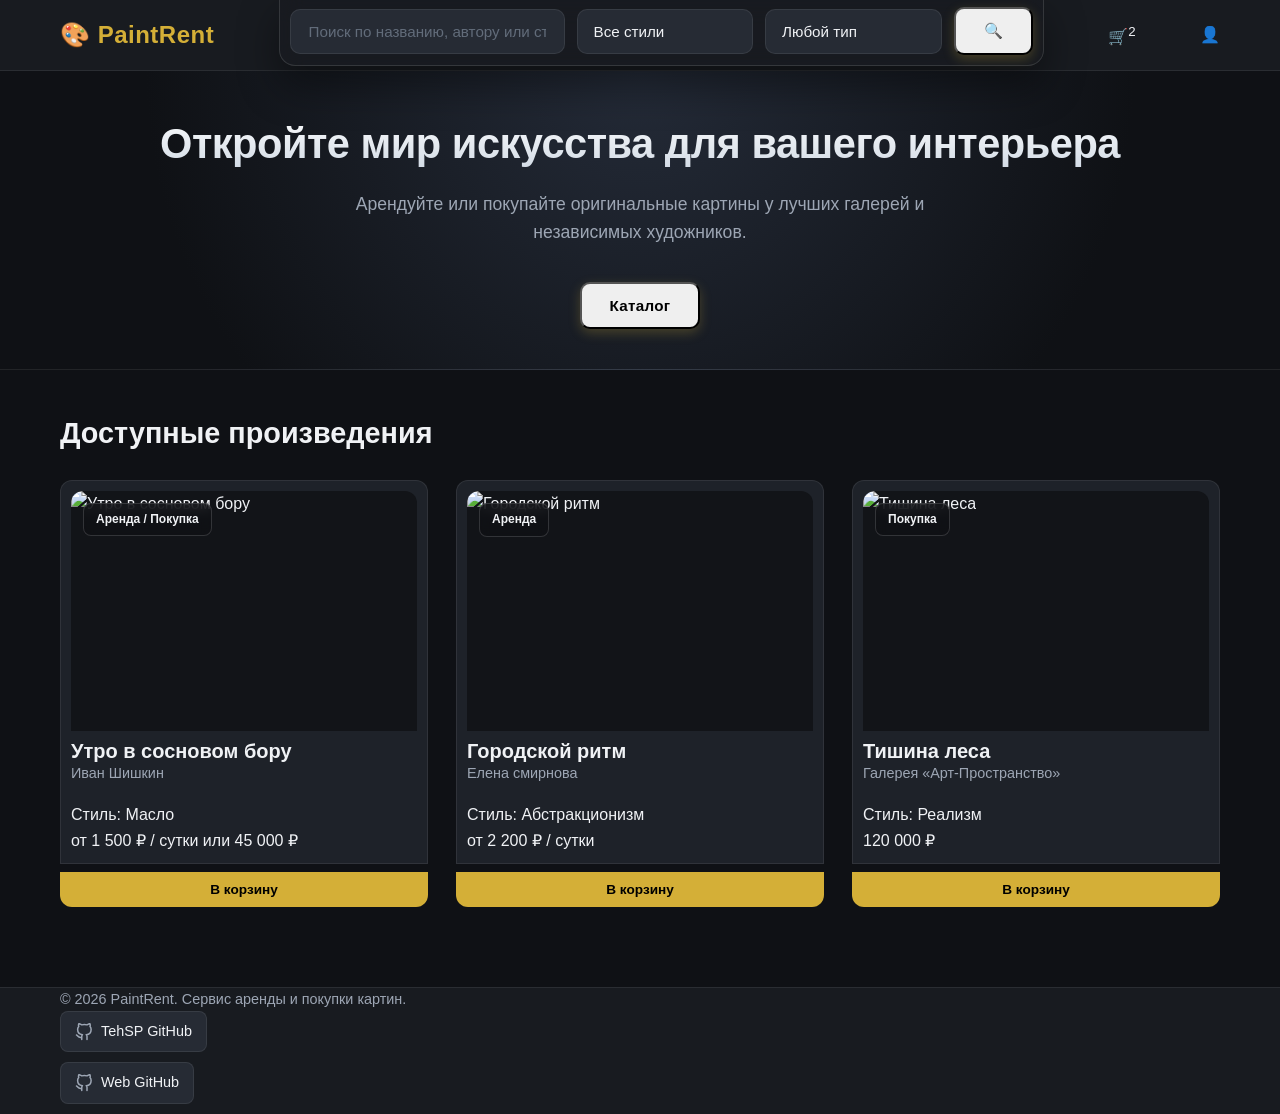
==== html/index.html @ 61c2ad89 "feat:  Создана главная страница" ====
<!DOCTYPE html>
<html lang="ru">
<head>
    <meta charset="UTF-8">
    <meta name="viewport" content="width=device-width, initial-scale=1.0">
    <title>PaintRent — Аренда и покупка картин</title>
    <link rel="stylesheet" href="../css/style.css">
    <link rel="stylesheet" href="../css/card.css">
</head>
<body>

    <!-- Шапка сайта (Header) -->
    <header class="header">
        <div class="container header-container">
            <a href="index.html" class="logo">🎨 PaintRent</a>
            <nav class="nav">
                <form class="search-filter-form" action="index.html" method="GET">
                    <input type="text" name="query" placeholder="Поиск по названию, автору или стилю..." class="search-input">
                    <select name="style" class="filter-select">
                        <option value="">Все стили</option>
                        <option value="impressionism">Импрессионизм</option>
                        <option value="modern">Модерн</option>
                        <option value="abstract">Абстракционизм</option>
                        <option value="realism">Реализм</option>
                    </select>
                    <select name="type" class="filter-select">
                        <option value="">Любой тип</option>
                        <option value="rent">Доступно для аренды</option>
                        <option value="purchase">Для покупки</option>
                    </select>
                    <button type="submit" class="btn-primary">🔍</button>
                </form>
            </nav>
            <div class="header-actions">
                <a href="cart.html" class="cart-btn">🛒<span class="badge"><sup>2</sup></span></a>
            </div>
            <div>
                <a href="login.html" class="btn-outline">👤</a>
            </div>
        </div>
    </header>

    <!-- Основной контент -->
    <main class="main">
        
        <!-- Секция поиска и фильтрации -->
        <section class="hero-section">
            <div class="container">
                <h1>Откройте мир искусства для вашего интерьера</h1>
                <p>Арендуйте или покупайте оригинальные картины у лучших галерей и независимых художников.</p>
                <button href="catalog.html" class="classic-btn">Каталог</button>                
            </div>
        </section>

        <!-- Секция каталога картин -->
        <section class="catalog-section container">
            <h2>Доступные произведения</h2>
            
            <!-- Сетка карточек -->
            <div class="paintings-grid">
                
                <!-- Карточка 1 -->
                <article>
                    <a href="painting.html">
                        <div class="painting-card">
                            <div class="card-img-wrapper">
                                <img src="https://lavrus.tretyakov.ru/upload/iblock/125/45jj7lt1g3oh9ykfyi7fw4qcam2twd2i.jpg" alt="Утро в сосновом бору">
                                <span class="badge-tag rent" title="Доступно для аренды и покупки">Аренда / Покупка</span>
                            </div>
                            
                            <div class="card-content">
                                <div class="name-author-info">
                                    <h2 class="painting-title">Утро в сосновом бору</h2>
                                    <h3 class="painting-author">Иван Шишкин</h3>
                                </div>
                                
                                <p class="painting-style">Стиль: Масло</p>
                                
                                <div class="painting-prices">
                                    <span class="price-rent">от 1 500 ₽ / сутки</span>
                                    <span class="price-buy">или 45 000 ₽</span>
                                </div>
                            </div>
                        </div>
                    </a>

                    <div class="card-footer">
                        <button class="btn-cart">В корзину</button>
                    </div>
                    
                </article>
                
                <article>
                    <div class="painting-card">
                        <div class="card-img-wrapper">
                            <img src="https://images.unsplash.com/photo-1541963463532-d68292c34b19?auto=format&fit=crop&w=600&q=80" alt="Городской ритм">
                            <span class="badge-tag rent" title="Доступно только для аренды">Аренда</span>
                        </div>
                        
                        <div class="card-content">
                            <div class="name-author-info">
                                <h2 class="painting-title">Городской ритм</h2>
                                <h3 class="painting-author">Елена смирнова</h3>
                            </div>
                            
                            <p class="painting-style">Стиль: Абстракционизм</p>
                            
                            <div class="painting-prices">
                                <span class="price-rent">от 2 200 ₽ / сутки</span>
                            </div>
                        </div>
                    </div>

                    <div class="card-footer">
                        <button class="btn-cart">В корзину</button>
                    </div>
                    
                </article>

                <article>
                    <div class="painting-card">
                        <div class="card-img-wrapper">
                            <img src="https://images.unsplash.com/photo-1578301978693-85fa9c0320b9?auto=format&fit=crop&w=600&q=80" alt="Тишина леса">
                            <span class="badge-tag rent" title="Доступно только для покупки">Покупка</span>
                        </div>
                        
                        <div class="card-content">
                            <div class="name-author-info">
                                <h2 class="painting-title">Тишина леса</h2>
                                <h3 class="painting-author">Галерея «Арт-Пространство»</h3>
                            </div>
                            
                            <p class="painting-style">Стиль: Реализм</p>
                            
                            <div class="painting-prices">
                                <span class="price-buy">120 000 ₽</span>
                            </div>
                        </div>
                    </div>

                    <div class="card-footer">
                        <button class="btn-cart">В корзину</button>
                    </div>
                    
                </article>

            </div>
        </section>
    </main>

    <!-- Подвал сайта (Footer) -->
    <footer class="footer">
        <div class="container footer-container">
            <p>&copy; 2026 PaintRent. Сервис аренды и покупки картин.</p>
            <a href="https://github.com/kirill-pivovarov/PaintRent" target="_blank" class="github-link" title="Исходный код на GitHub">
                <!-- SVG-иконка GitHub -->
                <svg class="github-icon" viewBox="0 0 24 24" width="18" height="18" stroke="currentColor" stroke-width="2" fill="none" stroke-linecap="round" stroke-linejoin="round">
                    <path d="M9 19c-5 1.5-5-2.5-7-3m14 6v-3.87a3.37 3.37 0 0 0-.94-2.61c3.14-.35 6.44-1.54 6.44-7A5.44 5.44 0 0 0 20 4.77 5.07 5.07 0 0 0 19.91 1S18.73.65 16 2.48a13.38 13.38 0 0 0-7 0C6.27.65 5.09 1 5.09 1A5.07 5.07 0 0 0 5 4.77a5.44 5.44 0 0 0-1.5 3.78c0 5.42 3.3 6.61 6.44 7A3.37 3.37 0 0 0 9 18.13V22"></path>
                </svg>
                <span>TehSP GitHub</span>
            </a>
            
        </div>
        <div class="container footer-container">
            <a href="https://github.com/kirill-pivovarov/web6403-pivovarov_ka" target="_blank" class="github-link" title="Исходный код на GitHub">
                <!-- SVG-иконка GitHub -->
                <svg class="github-icon" viewBox="0 0 24 24" width="18" height="18" stroke="currentColor" stroke-width="2" fill="none" stroke-linecap="round" stroke-linejoin="round">
                    <path d="M9 19c-5 1.5-5-2.5-7-3m14 6v-3.87a3.37 3.37 0 0 0-.94-2.61c3.14-.35 6.44-1.54 6.44-7A5.44 5.44 0 0 0 20 4.77 5.07 5.07 0 0 0 19.91 1S18.73.65 16 2.48a13.38 13.38 0 0 0-7 0C6.27.65 5.09 1 5.09 1A5.07 5.07 0 0 0 5 4.77a5.44 5.44 0 0 0-1.5 3.78c0 5.42 3.3 6.61 6.44 7A3.37 3.37 0 0 0 9 18.13V22"></path>
                </svg>
                <span>Web GitHub</span>
            </a>
        </div>
    </footer>

</body>
</html>
---- css/style.css ----
/* ==========================================================================
   1. СБРОС СТИЛЕЙ И БАЗОВЫЕ ПЕРЕМЕННЫЕ
   ========================================================================== */
:root {
    /* Цветовая палитра */
    --bg-primary: #0f1115;
    --bg-secondary: #181b20;
    --bg-card: #1e2229;
    --bg-input: #262b34;
    
    --text-primary: #f0f2f5;
    --text-secondary: #9da6b4;
    --text-muted: #626c7a;

    --accent-gold: #d4af37;
    --accent-gold-hover: #f1c40f;
    --accent-blue: #3b82f6;
    --accent-blue-hover: #2563eb;
    
    --tag-rent-bg: rgba(59, 130, 246, 0.15);
    --tag-rent-text: #60a5fa;
    --tag-buy-bg: rgba(212, 175, 55, 0.15);
    --tag-buy-text: #f3cc52;

    --border-color: rgba(255, 255, 255, 0.08);
    --border-radius: 12px;
    
    /* Тени и переходы */
    --shadow-sm: 0 2px 8px rgba(0, 0, 0, 0.3);
    --shadow-lg: 0 12px 32px rgba(0, 0, 0, 0.5);
    --transition: all 0.3s ease;
}

* {
    margin: 0;
    padding: 0;
    box-sizing: border-box;
}

body {
    font-family: 'Inter', -apple-system, BlinkMacSystemFont, 'Segoe UI', Roboto, Helvetica, Arial, sans-serif;
    background-color: var(--bg-primary);
    color: var(--text-primary);
    line-height: 1.6;
    display: flex;
    flex-direction: column;
    min-height: 100vh;
}

a {
    color: inherit;
    text-decoration: none;
    transition: var(--transition);
}

/* Ограничитель ширины */
.container {
    width: 100%;
    max-width: 1200px;
    margin: 0 auto;
    padding: 0 20px;
}

/* ==========================================================================
   2. ШАПКА САЙТА (HEADER)
   ========================================================================== */
.header {
    background-color: var(--bg-secondary);
    border-bottom: 1px solid var(--border-color);
    position: sticky;
    top: 0;
    z-index: 100;
    backdrop-filter: blur(8px);
}

.header-container {
    display: flex;
    align-items: center;
    justify-content: space-between;
    height: 70px;
}

.logo {
    font-size: 1.5rem;
    font-weight: 700;
    color: var(--accent-gold);
    letter-spacing: 0.5px;
}

.nav {
    display: flex;
    gap: 28px;
}

.nav a {
    color: var(--text-secondary);
    font-weight: 500;
    font-size: 0.95rem;
    position: relative;
}

/* ==========================================================================
   ФОРМА ПОИСКА И ФИЛЬТРАЦИИ (Красивый вариант)
   ========================================================================== */
.hero-section {
    background: radial-gradient(circle at top, #242b38 0%, var(--bg-primary) 70%);
    padding: 40px 0;
    text-align: center;
    border-bottom: 1px solid var(--border-color);
    margin-bottom: 40px;
}

.hero-section h1 {
    font-size: 2.6rem;
    font-weight: 800;
    margin-bottom: 12px;
    letter-spacing: -0.5px;
    background: linear-gradient(180deg, #ffffff 0%, #cbd5e1 100%);
    -webkit-background-clip: text;
    -webkit-text-fill-color: transparent;
}

.hero-section p {
    color: var(--text-secondary);
    font-size: 1.1rem;
    max-width: 600px;
    margin: 0 auto 36px auto;
}

.search-filter-form {
    display: flex;
    gap: 12px;
    max-width: 900px;
    margin-bottom: 8px;
    background: rgba(24, 27, 32, 0.75);
    backdrop-filter: blur(12px);
    padding: 10px;
    border-bottom-left-radius: 16px;
    border-bottom-right-radius: 16px;
    border: 1px solid rgba(255, 255, 255, 0.12);
    box-shadow: 0 20px 40px rgba(0, 0, 0, 0.4), inset 0 1px 0 rgba(255, 255, 255, 0.05);
    flex-wrap: wrap;
    align-items: center;
}

.search-input {
    flex: 2;
    min-width: 240px;
    background-color: var(--bg-input);
    border: 1px solid var(--border-color);
    padding: 13px 18px;
    border-radius: 10px;
    color: var(--text-primary);
    font-size: 0.95rem;
    transition: var(--transition);
}

.search-input::placeholder {
    color: var(--text-muted);
}

.search-input:focus {
    outline: none;
    border-color: var(--accent-gold);
    background-color: #20252e;
    box-shadow: 0 0 0 3px rgba(212, 175, 55, 0.15);
}

.filter-select {
    flex: 1;
    min-width: 160px;
    background-color: var(--bg-input);
    border: 1px solid var(--border-color);
    padding: 13px 16px;
    border-radius: 10px;
    color: var(--text-primary);
    font-size: 0.95rem;
    cursor: pointer;
    transition: var(--transition);
    /* Кастомная стрелочка для селекта */
    appearance: none;
    background-image: url("data:image/svg+xml;charset=UTF-8,%3csvg xmlns='http://www.w3.org/2000/svg' viewBox='0 0 24 24' fill='none' stroke='%239da6b4' stroke-width='2' stroke-linecap='round' stroke-linejoin='round'%3e%3cpolyline points='6 9 12 15 18 9'%3e%3c/polyline%3e%3c/svg%e%3c/svg%3e");
    background-repeat: no-repeat;
    background-position: right 14px center;
    background-size: 16px;
    padding-right: 40px;
}

.filter-select:hover {
    border-color: rgba(255, 255, 255, 0.2);
}

.filter-select:focus {
    outline: none;
    border-color: var(--accent-gold);
    box-shadow: 0 0 0 3px rgba(212, 175, 55, 0.15);
}

/* Кнопка поиска */
.search-filter-form .btn-primary {
    padding: 13px 28px;
    font-size: 0.95rem;
    border-radius: 10px;
    font-weight: 600;
    letter-spacing: 0.3px;
    box-shadow: 0 4px 12px rgba(212, 175, 55, 0.25);
}

.search-filter-form .btn-primary:hover {
    box-shadow: 0 6px 16px rgba(212, 175, 55, 0.4);
    transform: translateY(-2px);
}

.classic-btn {
    padding: 13px 28px;
    font-size: 0.95rem;
    border-radius: 10px;
    font-weight: 600;
    letter-spacing: 0.3px;
    box-shadow: 0 4px 12px rgba(212, 175, 55, 0.25);
}

.classic-btn:hover {
    box-shadow: 0 6px 16px rgba(212, 175, 55, 0.4);
    transform: translateY(-2px);
}

.catalog-section {
    margin-top: 20px;
}

.catalog-section h2 {
    font-size: 1.8rem;
    margin-bottom: 24px;
    font-weight: 700;
}


.footer {
    background-color: var(--bg-secondary);
    border-top: 1px solid var(--border-color);
    color: var(--text-secondary);
    margin-top: 80px;
    font-size: 0.9rem;
}

.footer-content {
    display: grid;
    grid-template-columns: repeat(auto-fit, minmax(250px, 1fr));
    gap: 40px;
    padding: 60px 20px 40px 20px;
}

.footer-logo {
    font-size: 1.4rem;
    font-weight: 800;
    color: var(--text-primary);
    text-decoration: none;
    display: inline-block;
    margin-bottom: 14px;
    letter-spacing: -0.5px;
}

.footer-logo span {
    color: var(--accent-gold);
}

.footer-desc {
    color: var(--text-muted);
    line-height: 1.6;
    margin: 0;
    font-size: 0.85rem;
}

.footer-title {
    color: var(--text-primary);
    font-size: 1rem;
    font-weight: 600;
    margin-bottom: 18px;
    letter-spacing: 0.3px;
}

.footer-links {
    list-style: none;
    padding: 0;
    margin: 0;
    display: flex;
    flex-direction: column;
    gap: 10px;
}

.footer-links a {
    color: var(--text-secondary);
    text-decoration: none;
    transition: var(--transition);
}

.footer-links a:hover {
    color: var(--accent-gold);
    padding-left: 4px; /* Легкий сдвиг вправо при наведении */
}

.footer-text {
    margin: 0 8px 8px 0;
    color: var(--text-muted);
}

/* Нижняя полоса с копирайтом */
.footer-bottom {
    border-top: 1px solid var(--border-color);
    padding: 20px 0;
    text-align: center;
    font-size: 0.8rem;
    color: var(--text-muted);
    background-color: rgba(15, 17, 21, 0.4);
}

.footer-container {
    margin-bottom: 10px;
}

.github-link {
    display: inline-flex;
    align-items: center;
    gap: 8px;
    padding: 8px 14px;
    background-color: var(--bg-input);
    color: var(--text-primary);
    border: 1px solid var(--border-color);
    border-radius: 8px;
    text-decoration: none;
    font-size: 0.9rem;
    font-weight: 500;
    transition: var(--transition);
}

.github-link .github-icon {
    stroke: var(--text-secondary);
    transition: var(--transition);
}

.github-link:hover {
    border-color: var(--accent-gold);
    color: var(--accent-gold);
    transform: translateY(-2px);
    box-shadow: 0 4px 12px rgba(0, 0, 0, 0.3);
}

.github-link:hover .github-icon {
    stroke: var(--accent-gold);
}
---- css/card.css ----
/* Главное правило сетки */
.paintings-grid {
    display: grid;
    grid-template-columns: repeat(auto-fill, minmax(300px, 1fr));
    gap: 28px;
}

/* Общий контейнер для карточки и кнопок снизу */
.card-item {
    display: flex;
    flex-direction: column;
    gap: 12px; /* Создает красивый промежуток, полностью выносящий кнопки за пределы карточки */
}

/* Оформление отдельной карточки */
.painting-card {
    background-color: var(--bg-card);
    border-top-left-radius: var(--border-radius);
    border-top-right-radius: var(--border-radius);
    border: 1px solid var(--border-color);
    overflow: hidden;
    display: flex;
    flex-direction: column;
    transition: var(--transition);
    padding: 10px;
}

.painting-card:hover {
    transform: translateY(-6px);
    box-shadow: var(--shadow-lg);
    border-color: rgba(212, 175, 55, 0.3);
}

.card-img-wrapper {
    position: relative;
    border-top-left-radius: var(--border-radius);
    border-top-right-radius: var(--border-radius);
    width: 100%;
    height: 240px;
    overflow: hidden;
    background-color: #121418;
}

.card-img-wrapper img {
    width: 100%;
    height: 100%;
    object-fit: cover;
    transition: var(--transition);
}

.card-footer {
    width: 100%;
    margin-top: 8px;
}



.painting-card:hover .card-img-wrapper img {
    transform: scale(1.05);
}

.badge-tag {
    position: absolute;
    top: 12px;
    left: 12px;
    padding: 6px 12px;
    border-radius: 8px;
    font-size: 0.75rem;
    font-weight: 600;
    backdrop-filter: blur(6px);
    background-color: rgba(15, 17, 21, 0.75);
    border: 1px solid rgba(255, 255, 255, 0.15);
}

.name-author-info {
    margin-bottom: 20px;
}

.name-author-info h2 {
    font-size: 1.25rem;
    font-weight: 700;
    margin-bottom: 2px !important;
    margin-top: 8px !important;
    line-height: 1.2;
}

.name-author-info h3 {
    font-size: 0.9rem;
    color: var(--text-secondary);
    font-weight: 400;
    margin-top: 0 !important;
    margin-bottom: 0 !important;
    line-height: 1.2;
}

.painting-card a {
    text-decoration: underline;
}

/* Блок с кнопками, вынесенный за пределы карточки */
.card-action {
    display: flex;
    gap: 10px;
}

.btn-details, 
.btn-cart {
    flex: 1;
    padding: 10px 0;
    border-bottom-left-radius: var(--border-radius);
    border-bottom-right-radius: var(--border-radius);
    font-size: 0.85rem;
    font-weight: 600;
    text-align: center;
    cursor: pointer;
    transition: var(--transition);
    text-decoration: none;
    display: inline-flex;
    align-items: center;
    justify-content: center;
}

.btn-details {
    background-color: var(--bg-input);
    color: var(--text-primary);
    border: 1px solid var(--border-color);
}

.btn-details:hover {
    border-color: var(--accent-gold);
}

.btn-cart {
    background-color: var(--accent-gold);
    color: #000;
    border: none;
    width: 100%;
}

.btn-cart:hover {
    filter: brightness(1.1);
    transform: translateY(-1px);
}

.btn-cart:active {
    transform: translateY(1px) scale(0.97); /* Кнопка слегка «проваливается» и сжимается */
    box-shadow: inset 0 2px 4px rgba(0, 0, 0, 0.2); /* Создает эффект вжатия внутрь */
    filter: brightness(0.955); /* Чуть темнеет при клике */
}
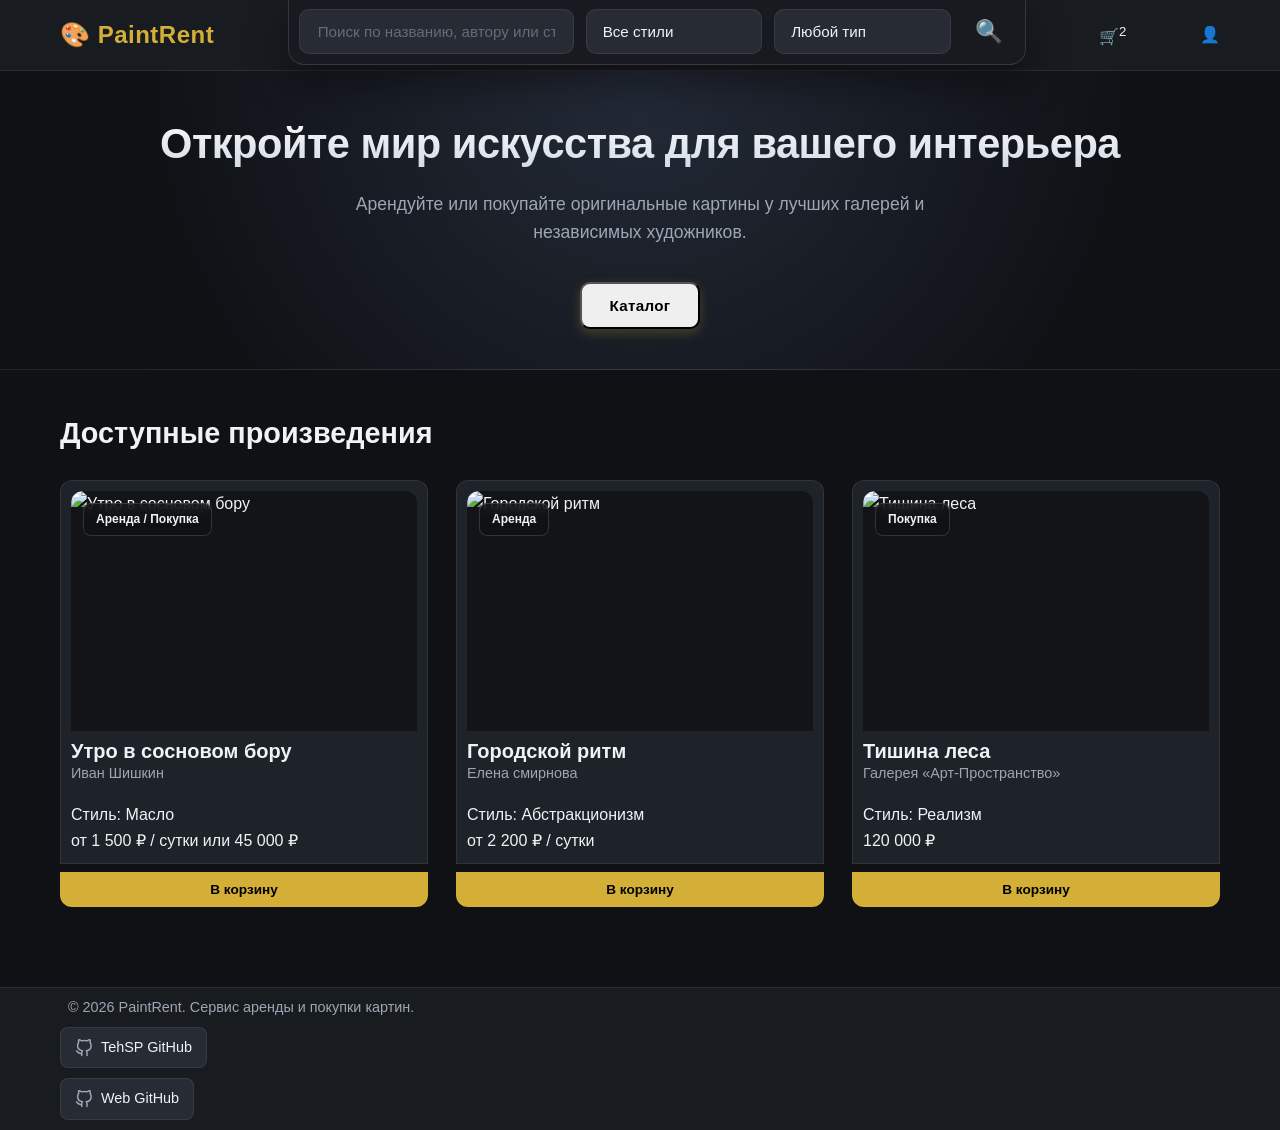
==== commit 6f4a5a79: "fix: Отредактированы главная страница и страница просмотра картины" ====
--- a/html/index.html
+++ b/html/index.html
@@ -43,7 +43,6 @@
     <!-- Основной контент -->
     <main class="main">
         
-        <!-- Секция поиска и фильтрации -->
         <section class="hero-section">
             <div class="container">
                 <h1>Откройте мир искусства для вашего интерьера</h1>
@@ -151,7 +150,7 @@
     <!-- Подвал сайта (Footer) -->
     <footer class="footer">
         <div class="container footer-container">
-            <p>&copy; 2026 PaintRent. Сервис аренды и покупки картин.</p>
+            <p class="site-description">&copy; 2026 PaintRent. Сервис аренды и покупки картин.</p>
             <a href="https://github.com/kirill-pivovarov/PaintRent" target="_blank" class="github-link" title="Исходный код на GitHub">
                 <!-- SVG-иконка GitHub -->
                 <svg class="github-icon" viewBox="0 0 24 24" width="18" height="18" stroke="currentColor" stroke-width="2" fill="none" stroke-linecap="round" stroke-linejoin="round">
--- a/css/style.css
+++ b/css/style.css
@@ -196,19 +196,20 @@
     box-shadow: 0 0 0 3px rgba(212, 175, 55, 0.15);
 }
 
-/* Кнопка поиска */
 .search-filter-form .btn-primary {
-    padding: 13px 28px;
-    font-size: 0.95rem;
-    border-radius: 10px;
-    font-weight: 600;
-    letter-spacing: 0.3px;
-    box-shadow: 0 4px 12px rgba(212, 175, 55, 0.25);
+    background: transparent;
+    border: none;
+    box-shadow: none;
+    padding: 8px 12px;
+    font-size: 1.4rem;
+    cursor: pointer;
+    transition: var(--transition);
 }
 
 .search-filter-form .btn-primary:hover {
-    box-shadow: 0 6px 16px rgba(212, 175, 55, 0.4);
-    transform: translateY(-2px);
+    background: transparent;
+    box-shadow: none;
+    transform: scale(1.1); /* Легкое увеличение лупы при наведении */
 }
 
 .classic-btn {
@@ -348,4 +349,8 @@
 
 .github-link:hover .github-icon {
     stroke: var(--accent-gold);
+}
+
+.site-description {
+    margin: 8px;
 }
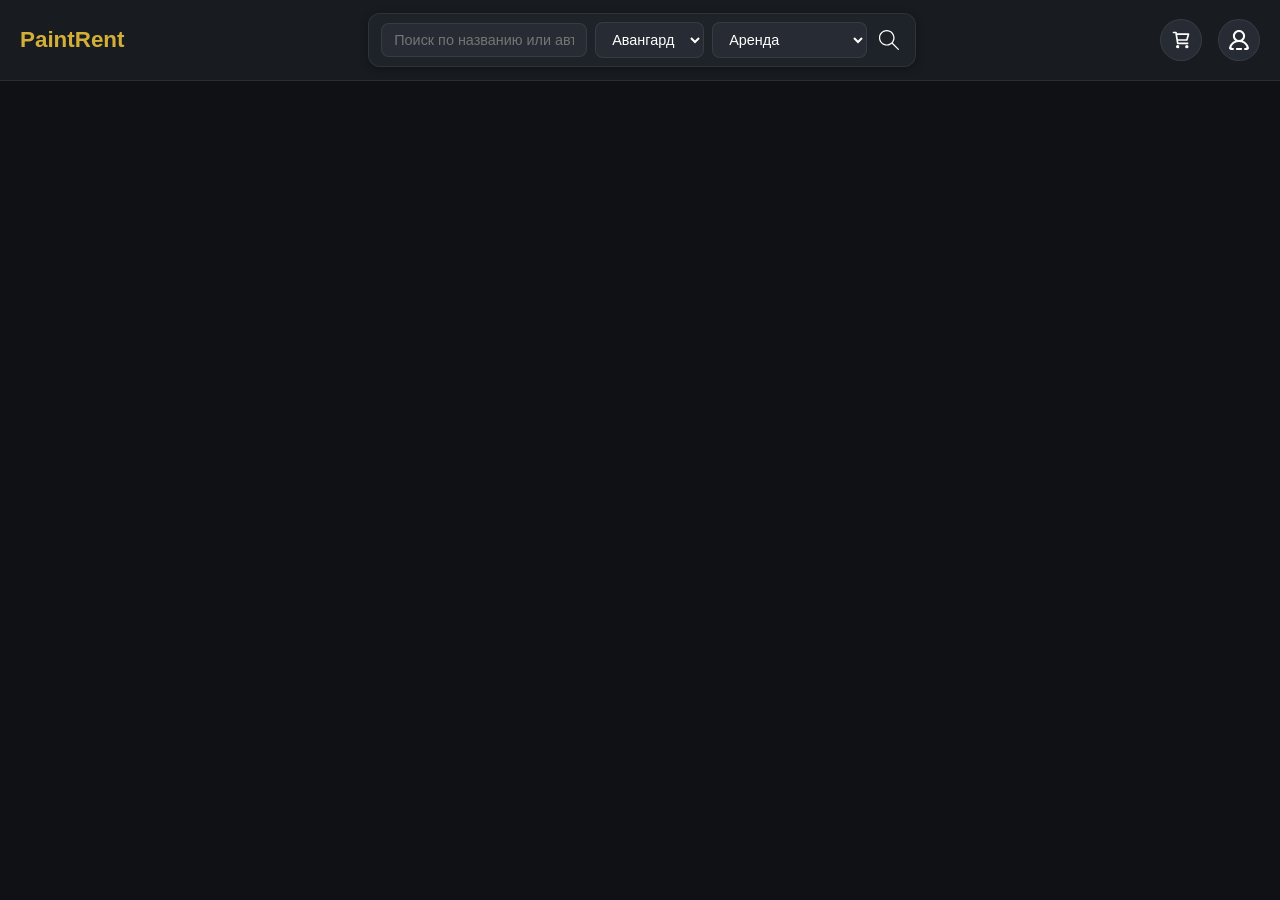
==== commit 3254ca66: "fix: Далее переписываю вручную. Сделал header." ====
--- a/html/index.html
+++ b/html/index.html
@@ -6,170 +6,52 @@
     <title>PaintRent — Аренда и покупка картин</title>
     <link rel="stylesheet" href="../css/style.css">
     <link rel="stylesheet" href="../css/card.css">
+    <link rel="stylesheet" href="../css/header.css">
 </head>
 <body>
-
-    <!-- Шапка сайта (Header) -->
     <header class="header">
-        <div class="container header-container">
-            <a href="index.html" class="logo">🎨 PaintRent</a>
+        <!-- Используем div вместо несуществующего тега wrapper -->
+        <div class="container wrapper">
+            
+            <!-- Логотип слева -->
+            <div class="logo">
+                <a href="index.html">PaintRent</a>
+            </div>
+            
+            <!-- Навигация / Поиск строго по центру -->
             <nav class="nav">
-                <form class="search-filter-form" action="index.html" method="GET">
-                    <input type="text" name="query" placeholder="Поиск по названию, автору или стилю..." class="search-input">
-                    <select name="style" class="filter-select">
-                        <option value="">Все стили</option>
-                        <option value="impressionism">Импрессионизм</option>
-                        <option value="modern">Модерн</option>
-                        <option value="abstract">Абстракционизм</option>
-                        <option value="realism">Реализм</option>
+                <form action="GET" class="search-form">
+                    <input type="text" class="search-form-input search-form-item" placeholder="Поиск по названию или автору">
+                    <select name="" id="" class="style-selecter search-form-item">
+                        <option value="Авангард">Авангард</option>
+                        <option value="Классика">Классика</option>
                     </select>
-                    <select name="type" class="filter-select">
-                        <option value="">Любой тип</option>
-                        <option value="rent">Доступно для аренды</option>
-                        <option value="purchase">Для покупки</option>
+                    <select name="" id="" class="type-selecter search-form-item">
+                        <option value="Аренда">Аренда</option>
+                        <option value="Покупка">Покупка</option>
+                        <option value="Аренда/Покупка">Аренда/Покупка</option>
                     </select>
-                    <button type="submit" class="btn-primary">🔍</button>
+                    <button class="submit-btn" type="submit">
+                        <img src="../source/magnifier-svgrepo-com.svg" width="20" height="20" alt="Искать">
+                    </button>
                 </form>
             </nav>
-            <div class="header-actions">
-                <a href="cart.html" class="cart-btn">🛒<span class="badge"><sup>2</sup></span></a>
+            
+            <!-- Блок с иконками справа -->
+            <div class="header-right-actions">
+                <div class="cart">
+                    <a href="cart.html" class="cart-link">
+                        <img src="../source/cart-shopping-svgrepo-com.svg" width="20" height="20" alt="Корзина">
+                    </a>
+                </div>
+                <div class="profile">
+                    <a href="profile.html" class="profile-link">
+                        <img src="../source/profile-svgrepo-com.svg" width="20" height="20" alt="Профиль">
+                    </a>
+                </div>
             </div>
-            <div>
-                <a href="login.html" class="btn-outline">👤</a>
-            </div>
+
         </div>
     </header>
-
-    <!-- Основной контент -->
-    <main class="main">
-        
-        <section class="hero-section">
-            <div class="container">
-                <h1>Откройте мир искусства для вашего интерьера</h1>
-                <p>Арендуйте или покупайте оригинальные картины у лучших галерей и независимых художников.</p>
-                <button href="catalog.html" class="classic-btn">Каталог</button>                
-            </div>
-        </section>
-
-        <!-- Секция каталога картин -->
-        <section class="catalog-section container">
-            <h2>Доступные произведения</h2>
-            
-            <!-- Сетка карточек -->
-            <div class="paintings-grid">
-                
-                <!-- Карточка 1 -->
-                <article>
-                    <a href="painting.html">
-                        <div class="painting-card">
-                            <div class="card-img-wrapper">
-                                <img src="https://lavrus.tretyakov.ru/upload/iblock/125/45jj7lt1g3oh9ykfyi7fw4qcam2twd2i.jpg" alt="Утро в сосновом бору">
-                                <span class="badge-tag rent" title="Доступно для аренды и покупки">Аренда / Покупка</span>
-                            </div>
-                            
-                            <div class="card-content">
-                                <div class="name-author-info">
-                                    <h2 class="painting-title">Утро в сосновом бору</h2>
-                                    <h3 class="painting-author">Иван Шишкин</h3>
-                                </div>
-                                
-                                <p class="painting-style">Стиль: Масло</p>
-                                
-                                <div class="painting-prices">
-                                    <span class="price-rent">от 1 500 ₽ / сутки</span>
-                                    <span class="price-buy">или 45 000 ₽</span>
-                                </div>
-                            </div>
-                        </div>
-                    </a>
-
-                    <div class="card-footer">
-                        <button class="btn-cart">В корзину</button>
-                    </div>
-                    
-                </article>
-                
-                <article>
-                    <div class="painting-card">
-                        <div class="card-img-wrapper">
-                            <img src="https://images.unsplash.com/photo-1541963463532-d68292c34b19?auto=format&fit=crop&w=600&q=80" alt="Городской ритм">
-                            <span class="badge-tag rent" title="Доступно только для аренды">Аренда</span>
-                        </div>
-                        
-                        <div class="card-content">
-                            <div class="name-author-info">
-                                <h2 class="painting-title">Городской ритм</h2>
-                                <h3 class="painting-author">Елена смирнова</h3>
-                            </div>
-                            
-                            <p class="painting-style">Стиль: Абстракционизм</p>
-                            
-                            <div class="painting-prices">
-                                <span class="price-rent">от 2 200 ₽ / сутки</span>
-                            </div>
-                        </div>
-                    </div>
-
-                    <div class="card-footer">
-                        <button class="btn-cart">В корзину</button>
-                    </div>
-                    
-                </article>
-
-                <article>
-                    <div class="painting-card">
-                        <div class="card-img-wrapper">
-                            <img src="https://images.unsplash.com/photo-1578301978693-85fa9c0320b9?auto=format&fit=crop&w=600&q=80" alt="Тишина леса">
-                            <span class="badge-tag rent" title="Доступно только для покупки">Покупка</span>
-                        </div>
-                        
-                        <div class="card-content">
-                            <div class="name-author-info">
-                                <h2 class="painting-title">Тишина леса</h2>
-                                <h3 class="painting-author">Галерея «Арт-Пространство»</h3>
-                            </div>
-                            
-                            <p class="painting-style">Стиль: Реализм</p>
-                            
-                            <div class="painting-prices">
-                                <span class="price-buy">120 000 ₽</span>
-                            </div>
-                        </div>
-                    </div>
-
-                    <div class="card-footer">
-                        <button class="btn-cart">В корзину</button>
-                    </div>
-                    
-                </article>
-
-            </div>
-        </section>
-    </main>
-
-    <!-- Подвал сайта (Footer) -->
-    <footer class="footer">
-        <div class="container footer-container">
-            <p class="site-description">&copy; 2026 PaintRent. Сервис аренды и покупки картин.</p>
-            <a href="https://github.com/kirill-pivovarov/PaintRent" target="_blank" class="github-link" title="Исходный код на GitHub">
-                <!-- SVG-иконка GitHub -->
-                <svg class="github-icon" viewBox="0 0 24 24" width="18" height="18" stroke="currentColor" stroke-width="2" fill="none" stroke-linecap="round" stroke-linejoin="round">
-                    <path d="M9 19c-5 1.5-5-2.5-7-3m14 6v-3.87a3.37 3.37 0 0 0-.94-2.61c3.14-.35 6.44-1.54 6.44-7A5.44 5.44 0 0 0 20 4.77 5.07 5.07 0 0 0 19.91 1S18.73.65 16 2.48a13.38 13.38 0 0 0-7 0C6.27.65 5.09 1 5.09 1A5.07 5.07 0 0 0 5 4.77a5.44 5.44 0 0 0-1.5 3.78c0 5.42 3.3 6.61 6.44 7A3.37 3.37 0 0 0 9 18.13V22"></path>
-                </svg>
-                <span>TehSP GitHub</span>
-            </a>
-            
-        </div>
-        <div class="container footer-container">
-            <a href="https://github.com/kirill-pivovarov/web6403-pivovarov_ka" target="_blank" class="github-link" title="Исходный код на GitHub">
-                <!-- SVG-иконка GitHub -->
-                <svg class="github-icon" viewBox="0 0 24 24" width="18" height="18" stroke="currentColor" stroke-width="2" fill="none" stroke-linecap="round" stroke-linejoin="round">
-                    <path d="M9 19c-5 1.5-5-2.5-7-3m14 6v-3.87a3.37 3.37 0 0 0-.94-2.61c3.14-.35 6.44-1.54 6.44-7A5.44 5.44 0 0 0 20 4.77 5.07 5.07 0 0 0 19.91 1S18.73.65 16 2.48a13.38 13.38 0 0 0-7 0C6.27.65 5.09 1 5.09 1A5.07 5.07 0 0 0 5 4.77a5.44 5.44 0 0 0-1.5 3.78c0 5.42 3.3 6.61 6.44 7A3.37 3.37 0 0 0 9 18.13V22"></path>
-                </svg>
-                <span>Web GitHub</span>
-            </a>
-        </div>
-    </footer>
-
 </body>
 </html>
--- a/css/style.css
+++ b/css/style.css
@@ -1,8 +1,4 @@
-/* ==========================================================================
-   1. СБРОС СТИЛЕЙ И БАЗОВЫЕ ПЕРЕМЕННЫЕ
-   ========================================================================== */
 :root {
-    /* Цветовая палитра */
     --bg-primary: #0f1115;
     --bg-secondary: #181b20;
     --bg-card: #1e2229;
@@ -17,340 +13,20 @@
     --accent-blue: #3b82f6;
     --accent-blue-hover: #2563eb;
     
-    --tag-rent-bg: rgba(59, 130, 246, 0.15);
-    --tag-rent-text: #60a5fa;
-    --tag-buy-bg: rgba(212, 175, 55, 0.15);
-    --tag-buy-text: #f3cc52;
-
     --border-color: rgba(255, 255, 255, 0.08);
     --border-radius: 12px;
     
-    /* Тени и переходы */
     --shadow-sm: 0 2px 8px rgba(0, 0, 0, 0.3);
     --shadow-lg: 0 12px 32px rgba(0, 0, 0, 0.5);
     --transition: all 0.3s ease;
 }
 
-* {
+body {
+    width: 100vw;
+    height: 100vh;
     margin: 0;
-    padding: 0;
-    box-sizing: border-box;
-}
-
-body {
-    font-family: 'Inter', -apple-system, BlinkMacSystemFont, 'Segoe UI', Roboto, Helvetica, Arial, sans-serif;
     background-color: var(--bg-primary);
     color: var(--text-primary);
-    line-height: 1.6;
-    display: flex;
-    flex-direction: column;
-    min-height: 100vh;
-}
+    font-family: sans-serif;
+} 
 
-a {
-    color: inherit;
-    text-decoration: none;
-    transition: var(--transition);
-}
-
-/* Ограничитель ширины */
-.container {
-    width: 100%;
-    max-width: 1200px;
-    margin: 0 auto;
-    padding: 0 20px;
-}
-
-/* ==========================================================================
-   2. ШАПКА САЙТА (HEADER)
-   ========================================================================== */
-.header {
-    background-color: var(--bg-secondary);
-    border-bottom: 1px solid var(--border-color);
-    position: sticky;
-    top: 0;
-    z-index: 100;
-    backdrop-filter: blur(8px);
-}
-
-.header-container {
-    display: flex;
-    align-items: center;
-    justify-content: space-between;
-    height: 70px;
-}
-
-.logo {
-    font-size: 1.5rem;
-    font-weight: 700;
-    color: var(--accent-gold);
-    letter-spacing: 0.5px;
-}
-
-.nav {
-    display: flex;
-    gap: 28px;
-}
-
-.nav a {
-    color: var(--text-secondary);
-    font-weight: 500;
-    font-size: 0.95rem;
-    position: relative;
-}
-
-/* ==========================================================================
-   ФОРМА ПОИСКА И ФИЛЬТРАЦИИ (Красивый вариант)
-   ========================================================================== */
-.hero-section {
-    background: radial-gradient(circle at top, #242b38 0%, var(--bg-primary) 70%);
-    padding: 40px 0;
-    text-align: center;
-    border-bottom: 1px solid var(--border-color);
-    margin-bottom: 40px;
-}
-
-.hero-section h1 {
-    font-size: 2.6rem;
-    font-weight: 800;
-    margin-bottom: 12px;
-    letter-spacing: -0.5px;
-    background: linear-gradient(180deg, #ffffff 0%, #cbd5e1 100%);
-    -webkit-background-clip: text;
-    -webkit-text-fill-color: transparent;
-}
-
-.hero-section p {
-    color: var(--text-secondary);
-    font-size: 1.1rem;
-    max-width: 600px;
-    margin: 0 auto 36px auto;
-}
-
-.search-filter-form {
-    display: flex;
-    gap: 12px;
-    max-width: 900px;
-    margin-bottom: 8px;
-    background: rgba(24, 27, 32, 0.75);
-    backdrop-filter: blur(12px);
-    padding: 10px;
-    border-bottom-left-radius: 16px;
-    border-bottom-right-radius: 16px;
-    border: 1px solid rgba(255, 255, 255, 0.12);
-    box-shadow: 0 20px 40px rgba(0, 0, 0, 0.4), inset 0 1px 0 rgba(255, 255, 255, 0.05);
-    flex-wrap: wrap;
-    align-items: center;
-}
-
-.search-input {
-    flex: 2;
-    min-width: 240px;
-    background-color: var(--bg-input);
-    border: 1px solid var(--border-color);
-    padding: 13px 18px;
-    border-radius: 10px;
-    color: var(--text-primary);
-    font-size: 0.95rem;
-    transition: var(--transition);
-}
-
-.search-input::placeholder {
-    color: var(--text-muted);
-}
-
-.search-input:focus {
-    outline: none;
-    border-color: var(--accent-gold);
-    background-color: #20252e;
-    box-shadow: 0 0 0 3px rgba(212, 175, 55, 0.15);
-}
-
-.filter-select {
-    flex: 1;
-    min-width: 160px;
-    background-color: var(--bg-input);
-    border: 1px solid var(--border-color);
-    padding: 13px 16px;
-    border-radius: 10px;
-    color: var(--text-primary);
-    font-size: 0.95rem;
-    cursor: pointer;
-    transition: var(--transition);
-    /* Кастомная стрелочка для селекта */
-    appearance: none;
-    background-image: url("data:image/svg+xml;charset=UTF-8,%3csvg xmlns='http://www.w3.org/2000/svg' viewBox='0 0 24 24' fill='none' stroke='%239da6b4' stroke-width='2' stroke-linecap='round' stroke-linejoin='round'%3e%3cpolyline points='6 9 12 15 18 9'%3e%3c/polyline%3e%3c/svg%e%3c/svg%3e");
-    background-repeat: no-repeat;
-    background-position: right 14px center;
-    background-size: 16px;
-    padding-right: 40px;
-}
-
-.filter-select:hover {
-    border-color: rgba(255, 255, 255, 0.2);
-}
-
-.filter-select:focus {
-    outline: none;
-    border-color: var(--accent-gold);
-    box-shadow: 0 0 0 3px rgba(212, 175, 55, 0.15);
-}
-
-.search-filter-form .btn-primary {
-    background: transparent;
-    border: none;
-    box-shadow: none;
-    padding: 8px 12px;
-    font-size: 1.4rem;
-    cursor: pointer;
-    transition: var(--transition);
-}
-
-.search-filter-form .btn-primary:hover {
-    background: transparent;
-    box-shadow: none;
-    transform: scale(1.1); /* Легкое увеличение лупы при наведении */
-}
-
-.classic-btn {
-    padding: 13px 28px;
-    font-size: 0.95rem;
-    border-radius: 10px;
-    font-weight: 600;
-    letter-spacing: 0.3px;
-    box-shadow: 0 4px 12px rgba(212, 175, 55, 0.25);
-}
-
-.classic-btn:hover {
-    box-shadow: 0 6px 16px rgba(212, 175, 55, 0.4);
-    transform: translateY(-2px);
-}
-
-.catalog-section {
-    margin-top: 20px;
-}
-
-.catalog-section h2 {
-    font-size: 1.8rem;
-    margin-bottom: 24px;
-    font-weight: 700;
-}
-
-
-.footer {
-    background-color: var(--bg-secondary);
-    border-top: 1px solid var(--border-color);
-    color: var(--text-secondary);
-    margin-top: 80px;
-    font-size: 0.9rem;
-}
-
-.footer-content {
-    display: grid;
-    grid-template-columns: repeat(auto-fit, minmax(250px, 1fr));
-    gap: 40px;
-    padding: 60px 20px 40px 20px;
-}
-
-.footer-logo {
-    font-size: 1.4rem;
-    font-weight: 800;
-    color: var(--text-primary);
-    text-decoration: none;
-    display: inline-block;
-    margin-bottom: 14px;
-    letter-spacing: -0.5px;
-}
-
-.footer-logo span {
-    color: var(--accent-gold);
-}
-
-.footer-desc {
-    color: var(--text-muted);
-    line-height: 1.6;
-    margin: 0;
-    font-size: 0.85rem;
-}
-
-.footer-title {
-    color: var(--text-primary);
-    font-size: 1rem;
-    font-weight: 600;
-    margin-bottom: 18px;
-    letter-spacing: 0.3px;
-}
-
-.footer-links {
-    list-style: none;
-    padding: 0;
-    margin: 0;
-    display: flex;
-    flex-direction: column;
-    gap: 10px;
-}
-
-.footer-links a {
-    color: var(--text-secondary);
-    text-decoration: none;
-    transition: var(--transition);
-}
-
-.footer-links a:hover {
-    color: var(--accent-gold);
-    padding-left: 4px; /* Легкий сдвиг вправо при наведении */
-}
-
-.footer-text {
-    margin: 0 8px 8px 0;
-    color: var(--text-muted);
-}
-
-/* Нижняя полоса с копирайтом */
-.footer-bottom {
-    border-top: 1px solid var(--border-color);
-    padding: 20px 0;
-    text-align: center;
-    font-size: 0.8rem;
-    color: var(--text-muted);
-    background-color: rgba(15, 17, 21, 0.4);
-}
-
-.footer-container {
-    margin-bottom: 10px;
-}
-
-.github-link {
-    display: inline-flex;
-    align-items: center;
-    gap: 8px;
-    padding: 8px 14px;
-    background-color: var(--bg-input);
-    color: var(--text-primary);
-    border: 1px solid var(--border-color);
-    border-radius: 8px;
-    text-decoration: none;
-    font-size: 0.9rem;
-    font-weight: 500;
-    transition: var(--transition);
-}
-
-.github-link .github-icon {
-    stroke: var(--text-secondary);
-    transition: var(--transition);
-}
-
-.github-link:hover {
-    border-color: var(--accent-gold);
-    color: var(--accent-gold);
-    transform: translateY(-2px);
-    box-shadow: 0 4px 12px rgba(0, 0, 0, 0.3);
-}
-
-.github-link:hover .github-icon {
-    stroke: var(--accent-gold);
-}
-
-.site-description {
-    margin: 8px;
-}
--- a/css/header.css
+++ b/css/header.css
@@ -0,0 +1,92 @@
+.header {
+    background-color: var(--bg-secondary);
+    border-bottom: 1px solid var(--border-color);
+    padding: 0 20px;
+}
+
+/* Общий контейнер шапки */
+.container.wrapper {
+    display: flex;
+    flex-direction: row;
+    align-items: center;
+    justify-content: space-between; /* Распределяет элементы: первый слева, последний справа, центр посередине */
+    width: 100%;
+    max-width: 1300px;
+    margin: 0 auto;
+    height: 80px;
+}
+
+/* Логотип слева */
+.logo {
+    color: var(--accent-gold);
+    font-size: 1.4rem;
+    font-weight: bold;
+}
+.logo a {
+    color: inherit;
+    text-decoration: none;
+}
+
+/* Навигация / Поиск строго по центру */
+.nav {
+    display: flex;
+    justify-content: center;
+    align-items: center;
+}
+
+.search-form {
+    display: flex;
+    align-items: center;
+    gap: 8px;
+    background-color: var(--bg-card);
+    padding: 8px 12px;
+    border-radius: var(--border-radius);
+    border: 1px solid var(--border-color);
+    box-shadow: var(--shadow-sm);
+}
+
+.search-form-item {
+    background-color: var(--bg-input);
+    color: white;
+    border: 1px solid var(--border-color);
+    border-radius: 8px;
+    padding: 8px 12px;
+    font-size: 0.9rem;
+}
+
+.submit-btn {
+    background-color: transparent;
+    border: none;
+    cursor: pointer;
+    display: flex;
+    align-items: center;
+    justify-content: center;
+    padding: 4px;
+    transition: var(--transition);
+}
+.submit-btn:hover {
+    transform: scale(1.1);
+}
+
+/* Правый блок с корзиной и профилем */
+.header-right-actions {
+    display: flex;
+    align-items: center;
+    gap: 16px;
+}
+
+.cart-link, .profile-link {
+    display: flex;
+    align-items: center;
+    justify-content: center;
+    background-color: var(--bg-input);
+    border: 1px solid var(--border-color);
+    padding: 10px;
+    border-radius: 50%;
+    transition: var(--transition);
+}
+
+.cart-link:hover, .profile-link:hover {
+    border-color: var(--accent-gold);
+    transform: translateY(-2px);
+}
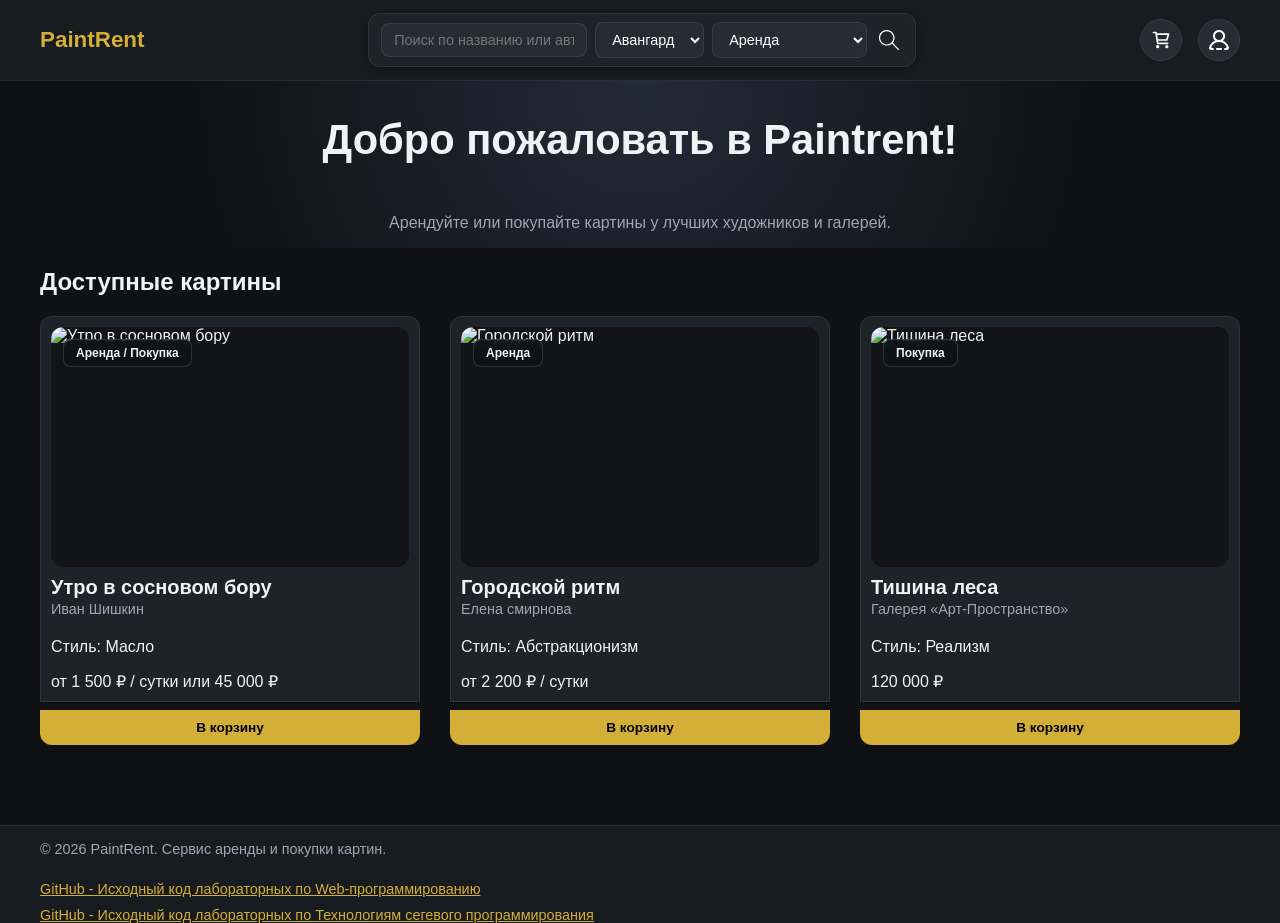
==== commit f32dab64: "feat: Создана главная страница сайта." ====
--- a/html/index.html
+++ b/html/index.html
@@ -7,6 +7,7 @@
     <link rel="stylesheet" href="../css/style.css">
     <link rel="stylesheet" href="../css/card.css">
     <link rel="stylesheet" href="../css/header.css">
+    <link rel="stylesheet" href="../css/home-main..css">
 </head>
 <body>
     <header class="header">
@@ -18,7 +19,6 @@
                 <a href="index.html">PaintRent</a>
             </div>
             
-            <!-- Навигация / Поиск строго по центру -->
             <nav class="nav">
                 <form action="GET" class="search-form">
                     <input type="text" class="search-form-input search-form-item" placeholder="Поиск по названию или автору">
@@ -37,7 +37,6 @@
                 </form>
             </nav>
             
-            <!-- Блок с иконками справа -->
             <div class="header-right-actions">
                 <div class="cart">
                     <a href="cart.html" class="cart-link">
@@ -53,5 +52,108 @@
 
         </div>
     </header>
+
+    <main class="main">
+        <section class="hero-section container">
+            <h1>Добро пожаловать в Paintrent!</h1>
+            <p>Арендуйте или покупайте картины у лучших художников и галерей.</p>
+        </section>
+
+        <section class="catalog-section container">
+            <h2>Доступные картины</h2>
+            <div class="cards-grid">
+                <article>
+                    <a class="card-link" href="painting.html">
+                        <div class="painting-card">
+                            <div class="card-img-wrapper">
+                                <img src="https://lavrus.tretyakov.ru/upload/iblock/125/45jj7lt1g3oh9ykfyi7fw4qcam2twd2i.jpg" alt="Утро в сосновом бору">
+                                <span class="badge-tag rent" title="Доступно для аренды и покупки">Аренда / Покупка</span>
+                            </div>
+                            
+                            <div class="card-content">
+                                <div class="name-author-info">
+                                    <h2 class="painting-title">Утро в сосновом бору</h2>
+                                    <h3 class="painting-author">Иван Шишкин</h3>
+                                </div>
+                                
+                                <p class="painting-style">Стиль: Масло</p>
+                                
+                                <div class="painting-prices">
+                                    <span class="price-rent">от 1 500 ₽ / сутки</span>
+                                    <span class="price-buy">или 45 000 ₽</span>
+                                </div>
+                            </div>
+                        </div>
+                    </a>
+
+                    <div class="card-footer">
+                        <button class="add-to-cart-btn">В корзину</button>
+                    </div>    
+                </article>
+
+                                <article>
+                    <div class="painting-card">
+                        <div class="card-img-wrapper">
+                            <img src="https://images.unsplash.com/photo-1541963463532-d68292c34b19?auto=format&fit=crop&w=600&q=80" alt="Городской ритм">
+                            <span class="badge-tag rent" title="Доступно только для аренды">Аренда</span>
+                        </div>
+                        
+                        <div class="card-content">
+                            <div class="name-author-info">
+                                <h2 class="painting-title">Городской ритм</h2>
+                                <h3 class="painting-author">Елена смирнова</h3>
+                            </div>
+                            
+                            <p class="painting-style">Стиль: Абстракционизм</p>
+                            
+                            <div class="painting-prices">
+                                <span class="price-rent">от 2 200 ₽ / сутки</span>
+                            </div>
+                        </div>
+                    </div>
+
+                    <div class="card-footer">
+                        <button class="add-to-cart-btn">В корзину</button>
+                    </div>
+                    
+                </article>
+
+                <article>
+                    <div class="painting-card">
+                        <div class="card-img-wrapper">
+                            <img src="https://images.unsplash.com/photo-1578301978693-85fa9c0320b9?auto=format&fit=crop&w=600&q=80" alt="Тишина леса">
+                            <span class="badge-tag rent" title="Доступно только для покупки">Покупка</span>
+                        </div>
+                        
+                        <div class="card-content">
+                            <div class="name-author-info">
+                                <h2 class="painting-title">Тишина леса</h2>
+                                <h3 class="painting-author">Галерея «Арт-Пространство»</h3>
+                            </div>
+                            
+                            <p class="painting-style">Стиль: Реализм</p>
+                            
+                            <div class="painting-prices">
+                                <span class="price-buy">120 000 ₽</span>
+                            </div>
+                        </div>
+                    </div>
+
+                    <div class="card-footer">
+                        <button class="add-to-cart-btn">В корзину</button>
+                    </div>
+                    
+                </article>
+            </div>
+        </section>
+    </main>
+
+    <footer class="footer">
+        <div class="footer-container container">
+            <p>&copy; 2026 PaintRent. Сервис аренды и покупки картин.</p>
+            <a href="https://github.com/kirill-pivovarov/web6403-pivovarov_ka">GitHub - Исходный код лабораторных по Web-программированию</a>
+            <a href="https://github.com/kirill-pivovarov/PaintRent">GitHub - Исходный код лабораторных по Технологиям сегевого программирования</a>
+        </div>
+    </footer>
 </body>
 </html>
--- a/css/style.css
+++ b/css/style.css
@@ -30,3 +30,36 @@
     font-family: sans-serif;
 } 
 
+.container {
+    width: 100%;
+    max-width: 1200px;
+    margin: 0 auto;
+    padding: 0 20px;
+}
+
+
+.footer {
+    background-color: var(--bg-secondary);
+    border-top: 1px solid var(--border-color);
+    color: var(--text-secondary);
+    margin-top: 80px;
+    font-size: 0.9rem;
+}
+
+.footer-container {
+    display: flex;
+    flex-direction: column;
+    gap: 10px;
+}
+
+.footer-container a {
+    color: var(--accent-gold);
+}
+
+.footer-container a:hover {
+    color: var(--accent-gold-hover)
+}
+
+.footer-container a:visited {
+    color: grey;
+}
--- a/css/card.css
+++ b/css/card.css
@@ -1,15 +1,8 @@
 /* Главное правило сетки */
-.paintings-grid {
-    display: grid;
-    grid-template-columns: repeat(auto-fill, minmax(300px, 1fr));
-    gap: 28px;
-}
 
-/* Общий контейнер для карточки и кнопок снизу */
-.card-item {
-    display: flex;
-    flex-direction: column;
-    gap: 12px; /* Создает красивый промежуток, полностью выносящий кнопки за пределы карточки */
+.card-link {
+    text-decoration: none !important;
+    color: inherit;
 }
 
 /* Оформление отдельной карточки */
@@ -33,8 +26,8 @@
 
 .card-img-wrapper {
     position: relative;
-    border-top-left-radius: var(--border-radius);
-    border-top-right-radius: var(--border-radius);
+    border-radius: var(--border-radius);
+    /* border-top-right-radius: var(--border-radius); */
     width: 100%;
     height: 240px;
     overflow: hidden;
@@ -52,8 +45,6 @@
     width: 100%;
     margin-top: 8px;
 }
-
-
 
 .painting-card:hover .card-img-wrapper img {
     transform: scale(1.05);
@@ -93,18 +84,7 @@
     line-height: 1.2;
 }
 
-.painting-card a {
-    text-decoration: underline;
-}
-
-/* Блок с кнопками, вынесенный за пределы карточки */
-.card-action {
-    display: flex;
-    gap: 10px;
-}
-
-.btn-details, 
-.btn-cart {
+.add-to-cart-btn {
     flex: 1;
     padding: 10px 0;
     border-bottom-left-radius: var(--border-radius);
@@ -120,29 +100,19 @@
     justify-content: center;
 }
 
-.btn-details {
-    background-color: var(--bg-input);
-    color: var(--text-primary);
-    border: 1px solid var(--border-color);
-}
-
-.btn-details:hover {
-    border-color: var(--accent-gold);
-}
-
-.btn-cart {
+.add-to-cart-btn {
     background-color: var(--accent-gold);
     color: #000;
     border: none;
     width: 100%;
 }
 
-.btn-cart:hover {
+.add-to-cart-btn:hover {
     filter: brightness(1.1);
     transform: translateY(-1px);
 }
 
-.btn-cart:active {
+.add-to-cart-btn:active {
     transform: translateY(1px) scale(0.97); /* Кнопка слегка «проваливается» и сжимается */
     box-shadow: inset 0 2px 4px rgba(0, 0, 0, 0.2); /* Создает эффект вжатия внутрь */
     filter: brightness(0.955); /* Чуть темнеет при клике */
--- a/css/header.css
+++ b/css/header.css
@@ -11,7 +11,6 @@
     align-items: center;
     justify-content: space-between; /* Распределяет элементы: первый слева, последний справа, центр посередине */
     width: 100%;
-    max-width: 1300px;
     margin: 0 auto;
     height: 80px;
 }
--- a/css/home-main..css
+++ b/css/home-main..css
@@ -0,0 +1,22 @@
+.hero-section {
+    display: flex;
+    flex-direction: column;
+    justify-content: center;
+    align-items: center;
+    background: radial-gradient(circle at top,  #242b38 0%, var(--bg-primary) 70%);
+}
+
+.hero-section h1 {
+    font-size: 2.6rem;
+}
+
+.hero-section p {
+    color: var(--text-secondary)
+}
+
+.cards-grid {
+    display: grid;
+    grid-template-columns: repeat(3, 1fr);
+    gap: 30px;
+}
+
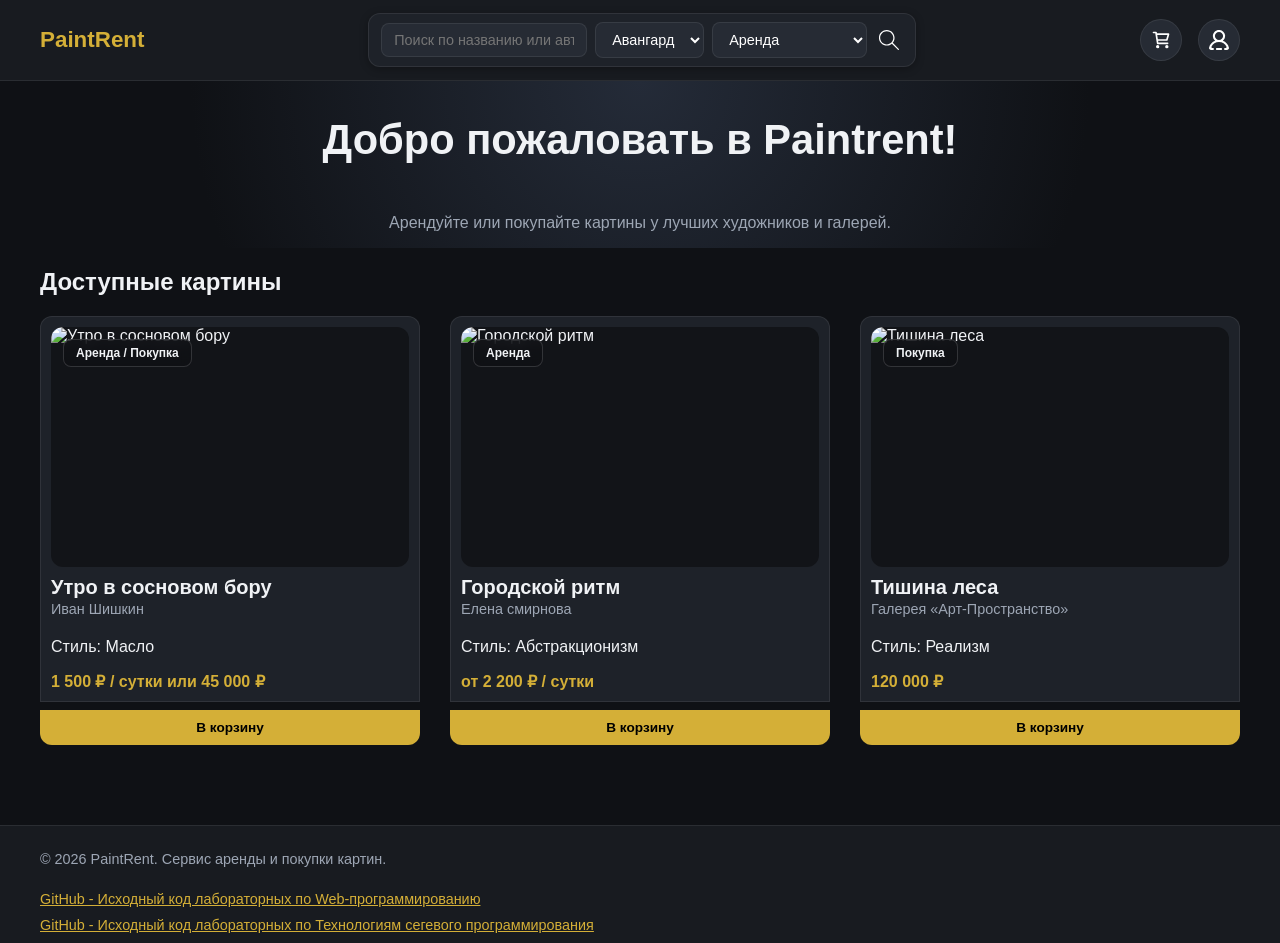
==== commit 95e7a587: "Сделаны все страницы." ====
--- a/html/index.html
+++ b/html/index.html
@@ -11,10 +11,7 @@
 </head>
 <body>
     <header class="header">
-        <!-- Используем div вместо несуществующего тега wrapper -->
         <div class="container wrapper">
-            
-            <!-- Логотип слева -->
             <div class="logo">
                 <a href="index.html">PaintRent</a>
             </div>
@@ -79,8 +76,8 @@
                                 <p class="painting-style">Стиль: Масло</p>
                                 
                                 <div class="painting-prices">
-                                    <span class="price-rent">от 1 500 ₽ / сутки</span>
-                                    <span class="price-buy">или 45 000 ₽</span>
+                                    <span class="price">1 500 ₽ / сутки</span>
+                                    <span class="price">или 45 000 ₽</span>
                                 </div>
                             </div>
                         </div>
@@ -107,7 +104,7 @@
                             <p class="painting-style">Стиль: Абстракционизм</p>
                             
                             <div class="painting-prices">
-                                <span class="price-rent">от 2 200 ₽ / сутки</span>
+                                <span class="price">от 2 200 ₽ / сутки</span>
                             </div>
                         </div>
                     </div>
@@ -134,7 +131,7 @@
                             <p class="painting-style">Стиль: Реализм</p>
                             
                             <div class="painting-prices">
-                                <span class="price-buy">120 000 ₽</span>
+                                <span class="price">120 000 ₽</span>
                             </div>
                         </div>
                     </div>
--- a/css/style.css
+++ b/css/style.css
@@ -22,13 +22,15 @@
 }
 
 body {
-    width: 100vw;
-    height: 100vh;
+    width: 100%;
+    min-height: 100vh; /* Используем min-height вместо height */
     margin: 0;
+    display: flex;             /* Делаем body флекс-контейнером */
+    flex-direction: column;    /* Располагаем блоки (шапка, мейн, футер) в колонку */
     background-color: var(--bg-primary);
     color: var(--text-primary);
     font-family: sans-serif;
-} 
+}
 
 .container {
     width: 100%;
@@ -50,6 +52,7 @@
     display: flex;
     flex-direction: column;
     gap: 10px;
+    padding: 10px;
 }
 
 .footer-container a {
@@ -62,4 +65,8 @@
 
 .footer-container a:visited {
     color: grey;
+}
+
+.main {
+    flex: 1;
 }
--- a/css/card.css
+++ b/css/card.css
@@ -84,6 +84,13 @@
     line-height: 1.2;
 }
 
+
+
+.price {
+    color: var(--accent-gold);
+    font-weight: 800;
+}
+
 .add-to-cart-btn {
     flex: 1;
     padding: 10px 0;
@@ -116,4 +123,5 @@
     transform: translateY(1px) scale(0.97); /* Кнопка слегка «проваливается» и сжимается */
     box-shadow: inset 0 2px 4px rgba(0, 0, 0, 0.2); /* Создает эффект вжатия внутрь */
     filter: brightness(0.955); /* Чуть темнеет при клике */
-}+}
+
